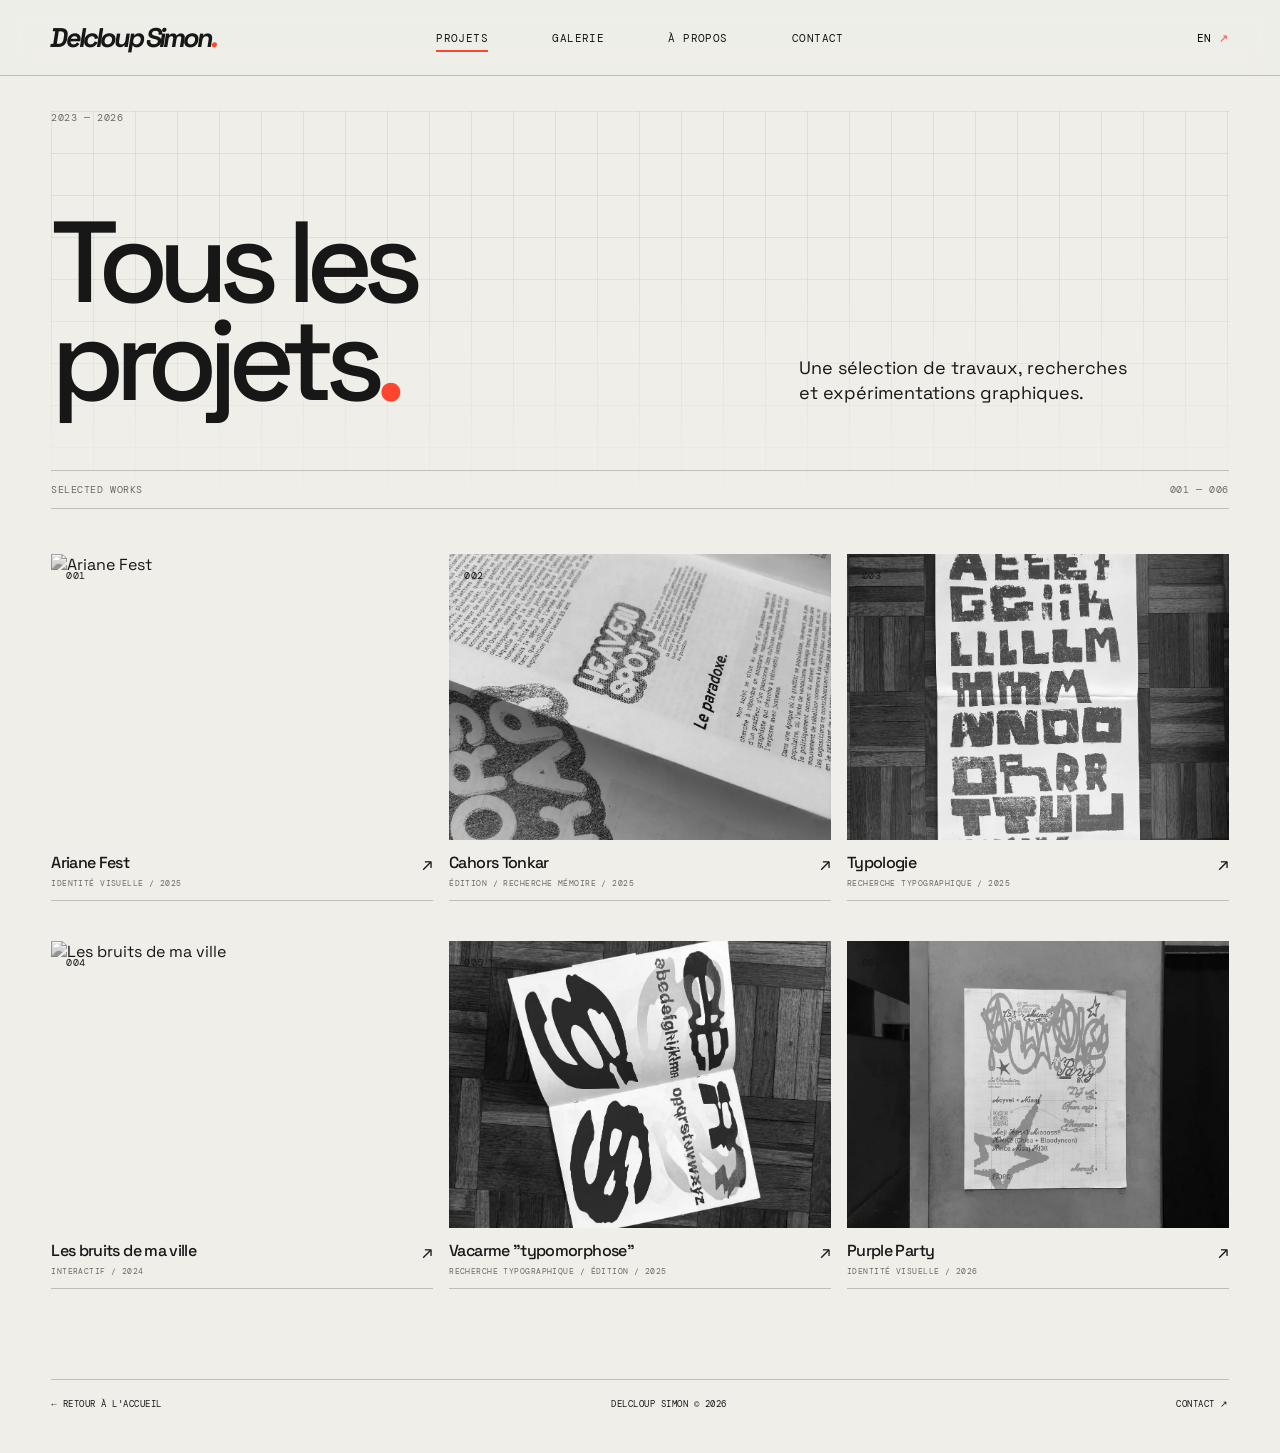
==== projects.html @ 7cac08c9 "Add files via upload" ====
<!DOCTYPE html>
<html lang="fr">

<head>

  <meta charset="UTF-8">
  <meta name="viewport" content="width=device-width, initial-scale=1.0">

  <meta name="description" content="PAER — Tous les projets.">

  <title>MES PROJETS</title>

  <link rel="preconnect" href="https://fonts.googleapis.com">
  <link rel="preconnect" href="https://fonts.gstatic.com" crossorigin>

  <link href="https://fonts.googleapis.com/css2?family=DM+Mono&family=Space+Grotesk:wght@400;500;700&display=swap" rel="stylesheet">

  <link rel="stylesheet" href="style.css">

</head>

<body>

  <div class="site-shell">

    <!-- HEADER -->

    <header class="site-header">

      <a class="brand" href="index.html">
        Delcloup Simon<span class="brand-dot">.</span>
      </a>

      <nav class="main-nav">

        <a href="projects.html"
           class="active"
           data-fr="PROJETS"
           data-en="PROJECTS">
          PROJETS
        </a>
        <a href="galerie.html" data-fr="GALERIE" data-en="GALLERY">GALERIE</a>

        <a href="index.html#about"
           data-fr="À PROPOS"
           data-en="ABOUT">
          À PROPOS
        </a>

        <a href="index.html#contact"
           data-fr="CONTACT"
           data-en="CONTACT">
          CONTACT
        </a>

      </nav>

      <button class="lang-switch" id="langSwitch" type="button">
        EN <span>↗</span>
      </button>

    </header>

    <!-- PROJECT ARCHIVE -->

    <main class="archive-page">

      <section class="archive-intro">
        <div class="hero-grid" aria-hidden="true"></div>

        <div class="archive-meta mono">

          <span>2023 — 2026</span>

        </div>

        <div class="archive-title">

          <div>

            <h1 data-fr="Tous les projets<span class='brand-dot'>.</span>"
    data-en="All projects<span class='brand-dot'>.</span>">
  Tous les projets<span class="brand-dot">.</span>
</h1>

          </div>

          <p class="archive-description"
             data-fr="Une sélection de travaux, recherches et expérimentations graphiques."
             data-en="A selection of graphic design projects, visual research and experiments.">

            Une sélection de travaux, recherches et expérimentations graphiques.

          </p>

        </div>

        <div class="archive-count mono">

          <span>SELECTED WORKS</span>

          <span>001 — 006</span>

        </div>

      </section>

<!-- PROJECT GRID -->

<section class="archive-grid">

  <!-- PROJECT 01 : ARIANE FEST -->

  <a class="archive-card" href="projects/Ariane-fest.html">

    <div class="archive-image">

      <img
        src="assets/images/bannièrefacebook2-1920x1080px3.webp"
        alt="Ariane Fest"
        class="archive-photo"
      >

      <span class="archive-number mono">001</span>

    </div>

    <div class="archive-info">
      <h2>Ariane Fest</h2>
      <span class="mono">IDENTITÉ VISUELLE / 2025</span>
      <span class="archive-arrow">↗</span>
    </div>

  </a>

  <!-- PROJECT 02 : EFFET TUNNEL -->

  <a class="archive-card" href="projects/Cahors-tonkar.html">

    <div class="archive-image">

      <img
        src="assets/images/IMG_1996.webp"
        alt="Cahors Tonkar"
        class="archive-photo"
        loading="lazy" decoding="async"
      >

      <span class="archive-number mono">002</span>

    </div>

    <div class="archive-info">
      <h2>Cahors Tonkar</h2>
      <span class="mono">ÉDITION / RECHERCHE MÉMOIRE / 2025</span>
      <span class="archive-arrow">↗</span>
    </div>

  </a>

  <!-- PROJECT 03 : NO MAN'S LANDS -->

  <a class="archive-card" href="projects/Typologie.html">

    <div class="archive-image">

      <img
        src="assets/images/IMG_1981.webp"
        alt="Typologie"
        class="archive-photo"
        loading="lazy" decoding="async"
      >

      <span class="archive-number mono">003</span>

    </div>

    <div class="archive-info">
      <h2>Typologie</h2>
      <span class="mono">RECHERCHE TYPOGRAPHIQUE / 2025</span>
      <span class="archive-arrow">↗</span>
    </div>

  </a>

  <!-- PROJECT 04 : LES BRUITS DE MA VILLE -->

  <a class="archive-card" href="projects/les-bruits-de-ma-ville.html">

    <div class="archive-image">

      <img
        src="assets/images/Capture d’écran 2026-02-21 à 22.19.40.webp"
        alt="Les bruits de ma ville"
        class="archive-photo"
        loading="lazy" decoding="async"
      >

      <span class="archive-number mono">004</span>

    </div>

    <div class="archive-info">
      <h2>Les bruits de ma ville</h2>
      <span class="mono">INTERACTIF / 2024</span>
      <span class="archive-arrow">↗</span>
    </div>

  </a>

  <!-- PROJECT 05 : GRAFFITI PHOTO RESOURCES -->

  <a class="archive-card" href="projects/Vacarme.html">

    <div class="archive-image">

      <img
        src="assets/images/IMG_2002.webp"
        alt="Vacarme 'typomorphose'"
        class="archive-photo"
        loading="lazy" decoding="async"
      >

      <span class="archive-number mono">005</span>

    </div>

    <div class="archive-info">
      <h2>Vacarme "typomorphose"</h2>
      <span class="mono">RECHERCHE TYPOGRAPHIQUE / ÉDITION / 2025</span>
      <span class="archive-arrow">↗</span>
    </div>

  </a>

  <!-- PROJECT 06 : CANVAS EXPERIMENTS -->

  <a class="archive-card" href="projects/purple-party.html">

    <div class="archive-image">

      <img
        src="assets/images/mockup purple affiche.webp"
        alt="Purple Party"
        class="archive-photo"
        loading="lazy" decoding="async"
      >

      <span class="archive-number mono">006</span>

    </div>

    <div class="archive-info">
      <h2>Purple Party</h2>
      <span class="mono">IDENTITÉ VISUELLE / 2026</span>
      <span class="archive-arrow">↗</span>
    </div>

  </a>

</section>

      <!-- FOOTER -->

      <footer class="archive-footer mono">

        <a href="index.html">
          ← <span data-fr="RETOUR À L'ACCUEIL"
                   data-en="BACK TO HOME">
            RETOUR À L'ACCUEIL
          </span>
        </a>

        <span>DELCLOUP SIMON © 2026</span>

        <a href="index.html#contact">
          CONTACT ↗
        </a>

      </footer>

    </main>

  </div>

  <script src="main.js" defer></script>

</body>

</html>
---- style.css ----
/* ========================================
   Delcloup Simon — Portfolio
   Sommaire : 1 Base · 2 Header · 3 Accueil (hero)
   4 Projets · 5 À propos · 6 Contact
   7 Archive · 8 Page projet · 9 Responsive
======================================== */


/* 1. BASE */

:root {
  --ink: #171717;
  --paper: #efeee8;
  --red: #ff452e;
  --line: rgba(23, 23, 23, 0.22);
  --muted: #6d6b64;

  --mono: "DM Mono", monospace;
  --sans: "Space Grotesk", sans-serif;
}

* { box-sizing: border-box; }

html { scroll-behavior: smooth; }

body {
  margin: 0;
  padding-top: 76px;
  background: var(--paper);
  color: var(--ink);
  font-family: var(--sans);
}

a { color: inherit; text-decoration: none; }
button { font: inherit; }

.site-shell { overflow: hidden; }

.mono,
.eyebrow {
  font-family: var(--mono);
  font-size: 10px;
  letter-spacing: 0.055em;
}

.eyebrow { margin: 0 0 12px; color: var(--muted); }


/* 2. HEADER */

.site-header {
  position: fixed;
  top: 0;
  left: 0;
  z-index: 1000;
  width: 100%;
  height: 76px;
  padding: 0 4vw;

  display: grid;
  grid-template-columns: 1fr 2fr 1fr;
  align-items: center;

  background: rgba(239, 238, 232, 0.94);
  backdrop-filter: blur(12px);
  border-bottom: 1px solid var(--line);

  transform: translateY(0);
  transition: transform 0.35s ease;
}

.site-header.header-hidden { transform: translateY(-110%); }

.brand {
  width: fit-content;
  font-size: 27px;
  font-weight: 700;
  letter-spacing: -0.11em;
  transform: skew(-9deg);
}

.brand-dot { color: var(--red); }

.main-nav {
  display: flex;
  justify-content: center;
  gap: clamp(24px, 5vw, 76px);
}

.main-nav a,
.lang-switch {
  font: 11px var(--mono);
  letter-spacing: 0.04em;
}

.main-nav a { position: relative; }

.main-nav a::after {
  content: "";
  position: absolute;
  left: 0;
  bottom: -7px;
  width: 0;
  height: 2px;
  background: var(--red);
  transition: width 0.2s ease;
}

.main-nav a:hover::after,
.main-nav a.active::after { width: 100%; }

.lang-switch {
  justify-self: end;
  padding: 10px 0 10px 10px;
  border: 0;
  background: none;
  cursor: pointer;
}

.lang-switch span { color: var(--red); }


/* 3. ACCUEIL — HERO */

.hero {
  position: relative;
  width: 100%;
  min-height: min(790px, calc(100svh - 76px));
  padding: 26px 4vw 30px;

  display: flex;
  flex-direction: column;
  justify-content: space-between;

  border-bottom: 1px solid var(--line);
}

.hero-meta {
  display: flex;
  justify-content: space-between;
}

.home-hero {
  position: relative;
  isolation: isolate;
  overflow: hidden;

  display: flex;
  align-items: center;
  justify-content: center;

  height: calc(85svh - 76px);
  min-height: 570px;
  max-height: 850px;
}

.hero-grid {
  position: absolute;
  inset: 0;
  z-index: -1;

  background-image:
    linear-gradient(rgba(23, 23, 23, 0.07) 1px, transparent 1px),
    linear-gradient(90deg, rgba(23, 23, 23, 0.07) 1px, transparent 1px);
  background-size: 42px 42px;

  mask-image: linear-gradient(
    to bottom,
    black 0%,
    black 35%,
    rgba(0, 0, 0, 0.65) 60%,
    transparent 100%
  );
}

.hero-signature {
  position: absolute;
  top: 40%;
  left: 50%;
  width: min(78%, 850px);
  transform: translate(-50%, -50%);

  display: flex;
  justify-content: center;
}

.hero-lettering {
  display: block;
  width: 100%;
  height: auto;
  object-fit: contain;
}

.hero-bottom {
  position: absolute;
  left: 3vw;
  right: 3vw;
  bottom: 25px;

  display: flex;
  align-items: end;
  justify-content: space-between;
  gap: 30px;

  font-size: 9px;
  color: #77756d;
}

.scroll-cue {
  position: absolute;
  bottom: 17px;
  left: 50%;
  z-index: 5;
  transform: translateX(-50%);

  display: flex;
  align-items: center;
  gap: 20px;

  font-size: 9px;
  color: var(--ink);
  white-space: nowrap;
}

.scroll-cue b {
  display: grid;
  place-items: center;
  width: 32px;
  height: 32px;

  border: 1px solid var(--ink);
  border-radius: 50%;

  font: 17px var(--sans);
  transition: background 0.2s, color 0.2s;
}

.scroll-cue:hover b {
  transform: translateY(4px);
  background: var(--red);
  color: var(--paper);
  border-color: var(--red);
}

.hero-cross { position: absolute; color: var(--red); font-size: 20px; }
.cross-one { top: 25%; right: 16%; }
.cross-two { bottom: 25%; left: 13%; }


/* 4. PROJETS (ACCUEIL) */

.projects-section { padding: 95px 4vw 75px; }

.section-heading {
  display: flex;
  align-items: end;
  justify-content: space-between;
  margin-bottom: 35px;
}

.section-heading h2 {
  margin: 0;
  font-size: clamp(34px, 5vw, 64px);
  font-weight: 500;
  line-height: 0.95;
  letter-spacing: -0.075em;
}

.section-note { margin: 0 0 6px; color: var(--muted); }

.project-grid {
  display: grid;
  grid-template-columns: repeat(2, minmax(0, 1fr));
  gap: 54px 18px;
}

.project-card { display: block; min-width: 0; }
.project-wide { grid-column: span 2; }

.project-image {
  position: relative;
  isolation: isolate;
  overflow: hidden;

  display: flex;
  align-items: center;
  justify-content: center;

  aspect-ratio: 16 / 9;
  background: var(--paper);
  color: #f4f0e6;
  transition: filter 0.35s;
}

.project-card:hover .project-image { filter: saturate(1.25); }

/* Chaque carte superpose deux images :
   l'original (dessous) et sa version trichromie noir / orange / blanc (dessus).
   Au survol, la trichromie s'efface en fondu et révèle l'original. */
.project-photo {
  position: absolute;
  inset: 0;
  z-index: 1;

  display: block;
  width: 100%;
  height: 100%;
  object-fit: cover;

  transform: scale(1);
  transition: transform 0.7s ease;
}

.project-photo-tri {
  z-index: 2;
  transition: opacity 0.5s ease, transform 0.7s ease;
}

.project-card:hover .project-photo { transform: scale(1.04); }
.project-card:hover .project-photo-tri { opacity: 0; }

.project-info {
  display: grid;
  grid-template-columns: 1fr auto;
  align-items: baseline;
  gap: 6px 15px;
  padding: 13px 0 12px;
  border-bottom: 1px solid var(--line);
}

.project-info h3 {
  margin: 0;
  font-size: 19px;
  font-weight: 500;
  letter-spacing: -0.04em;
}

.project-info .mono { color: var(--muted); font-size: 9px; }

.project-arrow {
  grid-column: 2;
  grid-row: 1 / span 2;
  font-size: 22px;
  transition: transform 0.2s, color 0.2s;
}

.project-card:hover .project-arrow {
  transform: translate(4px, -4px);
  color: var(--red);
}

.all-projects {
  display: flex;
  justify-content: space-between;
  margin-top: 65px;
  padding: 18px 0;
  border-bottom: 1px solid var(--ink);
}

.all-projects span:last-child { color: var(--red); font-size: 17px; }


/* 5. À PROPOS */

.about-strip {
  padding: 65px 4vw 85px;
  background: var(--ink);
  color: var(--paper);
}

.about-strip .eyebrow { color: #aaa79e; }

.about-content {
  display: grid;
  grid-template-columns: 1.2fr 0.8fr;
  align-items: end;
  gap: 8vw;
}

.about-content h2 {
  margin: 35px 0 0;
  font-size: clamp(54px, 9vw, 130px);
  font-weight: 500;
  line-height: 0.82;
  letter-spacing: -0.09em;
}

.about-text { max-width: 440px; padding-bottom: 6px; }

.about-text p {
  font-size: clamp(16px, 1.5vw, 20px);
  line-height: 1.45;
  color: #d0cec6;
}

.text-link {
  display: inline-block;
  margin-top: 18px;
  padding: 12px 0 8px;
  border-bottom: 1px solid var(--red);
  font-size: 10px;
}


/* 6. CONTACT */

.contact-section {
  display: flex;
  flex-direction: column;
  min-height: 500px;
  padding: 30px 4vw 22px;
}

.contact-top,
.contact-bottom {
  display: flex;
  justify-content: space-between;
  gap: 20px;
}

.contact-top { color: var(--muted); }

.contact-section h2 {
  margin: auto 0 35px;
  font-size: clamp(76px, 15vw, 210px);
  font-weight: 500;
  line-height: 0.76;
  letter-spacing: -0.1em;
}

.contact-email {
  width: fit-content;
  margin-bottom: 75px;
  padding-bottom: 8px;
  border-bottom: 2px solid var(--red);
  font-size: clamp(16px, 2.5vw, 30px);
  letter-spacing: -0.05em;
}

.contact-bottom {
  margin-top: auto;
  padding-top: 15px;
  border-top: 1px solid var(--line);
  font-size: 9px;
}

.contact-bottom a:hover { color: var(--red); }


/* 7. ARCHIVE DES PROJETS */

.archive-page { min-height: calc(100vh - 76px); padding: 35px 4vw 25px; }

.archive-intro {
  position: relative;
  isolation: isolate;
  overflow: hidden;
  margin-bottom: 45px;
}

.archive-meta { display: flex; justify-content: space-between; color: var(--muted); }

.archive-title {
  display: grid;
  grid-template-columns: 1.2fr 0.8fr;
  align-items: end;
  gap: 8vw;
  margin: 90px 0 60px;
}

.archive-title h1 {
  margin: 0;
  font-size: clamp(55px, 9vw, 125px);
  font-weight: 500;
  line-height: 0.85;
  letter-spacing: -0.09em;
}

.archive-description {
  max-width: 350px;
  margin: 0 0 5px;
  font-size: 18px;
  line-height: 1.35;
}

.archive-count {
  display: flex;
  justify-content: space-between;
  padding: 12px 0;
  border-top: 1px solid var(--line);
  border-bottom: 1px solid var(--line);
  color: var(--muted);
}

.archive-grid {
  display: grid;
  grid-template-columns: repeat(3, minmax(0, 1fr));
  gap: 40px 16px;
  padding-bottom: 90px;
}

.archive-card { display: block; min-width: 0; }

.archive-image {
  position: relative;
  width: 100%;
  overflow: hidden;
  background: var(--paper);
}

.archive-photo {
  display: block;
  width: 100%;
  height: 100%;
  aspect-ratio: 4 / 3;
  object-fit: cover;

  filter: grayscale(100%);
  transform: scale(1);
  transition: filter 0.5s ease, transform 0.7s cubic-bezier(0.2, 0.7, 0.2, 1);
}

.archive-card:hover .archive-photo { filter: grayscale(0%); transform: scale(1.06); }

.archive-number {
  position: absolute;
  top: 15px;
  left: 15px;
  z-index: 2;
  transition: opacity 0.35s ease;
}

.archive-card:hover .archive-number { opacity: 0; }

.archive-info {
  display: grid;
  grid-template-columns: 1fr auto;
  gap: 5px 10px;
  padding: 12px 0;
  border-bottom: 1px solid var(--line);
}

.archive-info h2 {
  margin: 0;
  font-size: 16px;
  font-weight: 500;
  letter-spacing: -0.04em;
}

.archive-info .mono { font-size: 8px; color: var(--muted); }

.archive-arrow {
  grid-column: 2;
  grid-row: 1 / span 2;
  font-size: 18px;
  transition: transform 0.2s, color 0.2s;
}

.archive-card:hover .archive-arrow { transform: translate(4px, -4px); color: var(--red); }

.archive-footer {
  display: flex;
  justify-content: space-between;
  gap: 20px;
  padding: 18px 0;
  border-top: 1px solid var(--line);
  font-size: 9px;
}

.archive-footer a:hover { color: var(--red); }

@media (prefers-reduced-motion: reduce) {
  .archive-photo,
  .archive-number { transition: none; }
}


/* GALERIE (toiles) : colonnes qui s'adaptent à toutes les proportions d'images */

.gallery-grid {
  columns: 3;
  column-gap: 16px;
  padding-bottom: 90px;
}

.gallery-item {
  break-inside: avoid;
  margin: 0 0 40px;
}

.gallery-item img { display: block; width: 100%; height: auto; }

.gallery-item figcaption {
  display: flex;
  justify-content: space-between;
  gap: 10px;
  padding: 10px 0 12px;
  border-bottom: 1px solid var(--line);
  font-size: 8px;
  color: var(--muted);
}

.gallery-empty { column-span: all; margin: 0; padding: 60px 0; color: var(--muted); }


/* 8. PAGE PROJET (texte à gauche, galerie à droite) */

.project-page { height: 100vh; overflow: hidden; }

.project-layout {
  display: grid;
  grid-template-columns: 40% 60%;
  height: calc(100svh - 76px);
  overflow: hidden;
}

.project-content,
.project-gallery {
  height: 100%;
  overscroll-behavior: contain;
  scrollbar-width: thin;
  scrollbar-color: var(--red) transparent;
}

.project-content { overflow-y: auto; border-right: 1px solid var(--line); }

.project-content-inner {
  display: flex;
  flex-direction: column;
  min-height: 100%;
  padding: 25px 3vw 45px;
}

.project-topline {
  display: flex;
  justify-content: space-between;
  align-items: center;
  gap: 15px;
  padding-bottom: 18px;
  border-bottom: 1px solid var(--line);
  font-size: 9px;
  color: var(--muted);
}

.project-topline a:hover { color: var(--red); }

.project-heading { padding: 75px 0 35px; }
.project-heading .eyebrow { margin-bottom: 25px; }

.project-heading h1 {
  margin: 0;
  font-size: clamp(55px, 6vw, 95px);
  font-weight: 500;
  line-height: 0.82;
  letter-spacing: -0.09em;
}

.project-heading h1 span { color: var(--red); }

.project-subtitle { margin-top: 25px; font-size: 9px; color: var(--muted); }

.project-description { margin-top: 20px; margin-bottom: auto; }

.project-description p {
  max-width: 540px;
  margin: 0;
  font-size: clamp(16px, 1.4vw, 21px);
  line-height: 1.45;
  letter-spacing: -0.025em;
}

.project-gallery {
  overflow-y: auto;
  display: flex;
  flex-direction: column;
  gap: 30px;
  padding: 25px 3vw 35px;
}

.project-visual { width: 100%; margin: 0 0 35px; }

.gallery-image { display: block; width: 100%; height: auto; object-fit: contain; }

.project-visual figcaption { margin-top: 10px; font-size: 10px; opacity: 0.6; }

.gallery-end {
  padding-top: 15px;
  border-top: 1px solid var(--line);
  font-size: 9px;
  color: #77756d;
}

.project-content::-webkit-scrollbar,
.project-gallery::-webkit-scrollbar { width: 4px; }

.project-content::-webkit-scrollbar-thumb,
.project-gallery::-webkit-scrollbar-thumb { background: var(--red); }

.project-content::-webkit-scrollbar-track,
.project-gallery::-webkit-scrollbar-track { background: transparent; }


/* 9. RESPONSIVE (du plus grand au plus petit) */

@media (max-width: 900px) {
  .archive-grid { grid-template-columns: repeat(2, minmax(0, 1fr)); }
  .archive-title { grid-template-columns: 1fr 0.8fr; gap: 30px; }
  .gallery-grid { columns: 2; }
}

@media (max-width: 800px) {
  .home-hero { height: 65svh; min-height: 480px; }
  .hero-signature { width: 90%; margin-top: -15px; }
  .hero-bottom { left: 5vw; right: 5vw; bottom: 18px; font-size: 8px; }

  .project-page { height: auto; overflow: auto; }

  .project-layout { display: flex; flex-direction: column; height: auto; overflow: visible; }
  .project-content { height: auto; overflow: visible; border-right: 0; }
  .project-content-inner { min-height: auto; padding: 20px 5vw 45px; }
  .project-heading { padding: 55px 0 30px; }
  .project-heading h1 { font-size: clamp(65px, 14vw, 105px); }
  .project-description { margin-top: 15px; }

  .project-gallery {
    height: auto;
    overflow: visible;
    gap: 20px;
    padding: 0 5vw 35px;
    border-top: 1px solid var(--line);
  }
}

@media (max-width: 700px) {
  body { padding-top: 64px; }

  .site-header { height: 64px; grid-template-columns: auto 1fr auto; padding: 0 5vw; }
  .brand { font-size: 24px; }
  .main-nav { gap: 14px; justify-content: end; padding-right: 16px; }
  .main-nav a,
  .lang-switch { font-size: 9px; }

  .hero { min-height: calc(90svh - 64px); padding: 20px 5vw 24px; }
  .hero-meta { font-size: 8px; }
  .hero-bottom { align-items: start; flex-direction: column; gap: 25px; }

  .projects-section { padding: 65px 5vw 55px; }
  .section-heading { display: block; }
  .section-note { margin-top: 18px; font-size: 8px; }
  .project-grid { grid-template-columns: 1fr; gap: 35px; }
  .project-wide { grid-column: auto; }
  .project-info h3 { font-size: 17px; }
  .project-info .mono { font-size: 8px; }

  .about-strip { padding: 50px 5vw 60px; }
  .about-content { grid-template-columns: 1fr; gap: 35px; }
  .about-content h2 { margin-top: 25px; }
  .about-text { max-width: 100%; }

  .contact-section { min-height: 420px; padding: 24px 5vw 18px; }
  .contact-top,
  .contact-bottom { font-size: 8px; }
  .contact-top span:last-child { text-align: right; }
  .contact-section h2 { margin: auto 0 30px; }
  .contact-email { margin-bottom: 55px; }
}

@media (max-width: 600px) {
  .archive-page { padding: 25px 5vw 20px; }
  .archive-title { display: block; margin: 70px 0 45px; }
  .archive-title h1 { font-size: clamp(55px, 14vw, 85px); }
  .archive-description { margin-top: 30px; font-size: 16px; }
  .archive-grid { gap: 30px 10px; }
  .archive-info h2 { font-size: 13px; }
  .archive-info .mono { font-size: 7px; }
  .archive-footer { font-size: 8px; }
}

@media (max-width: 390px) {
  .main-nav { gap: 9px; padding-right: 8px; }
  .main-nav a { font-size: 8px; }
  .hero-meta span:first-child { max-width: 210px; }
  .contact-top span:last-child { max-width: 130px; }
}

@media (max-width: 380px) {
  .archive-grid { grid-template-columns: 1fr; }
  .gallery-grid { columns: 1; }
}
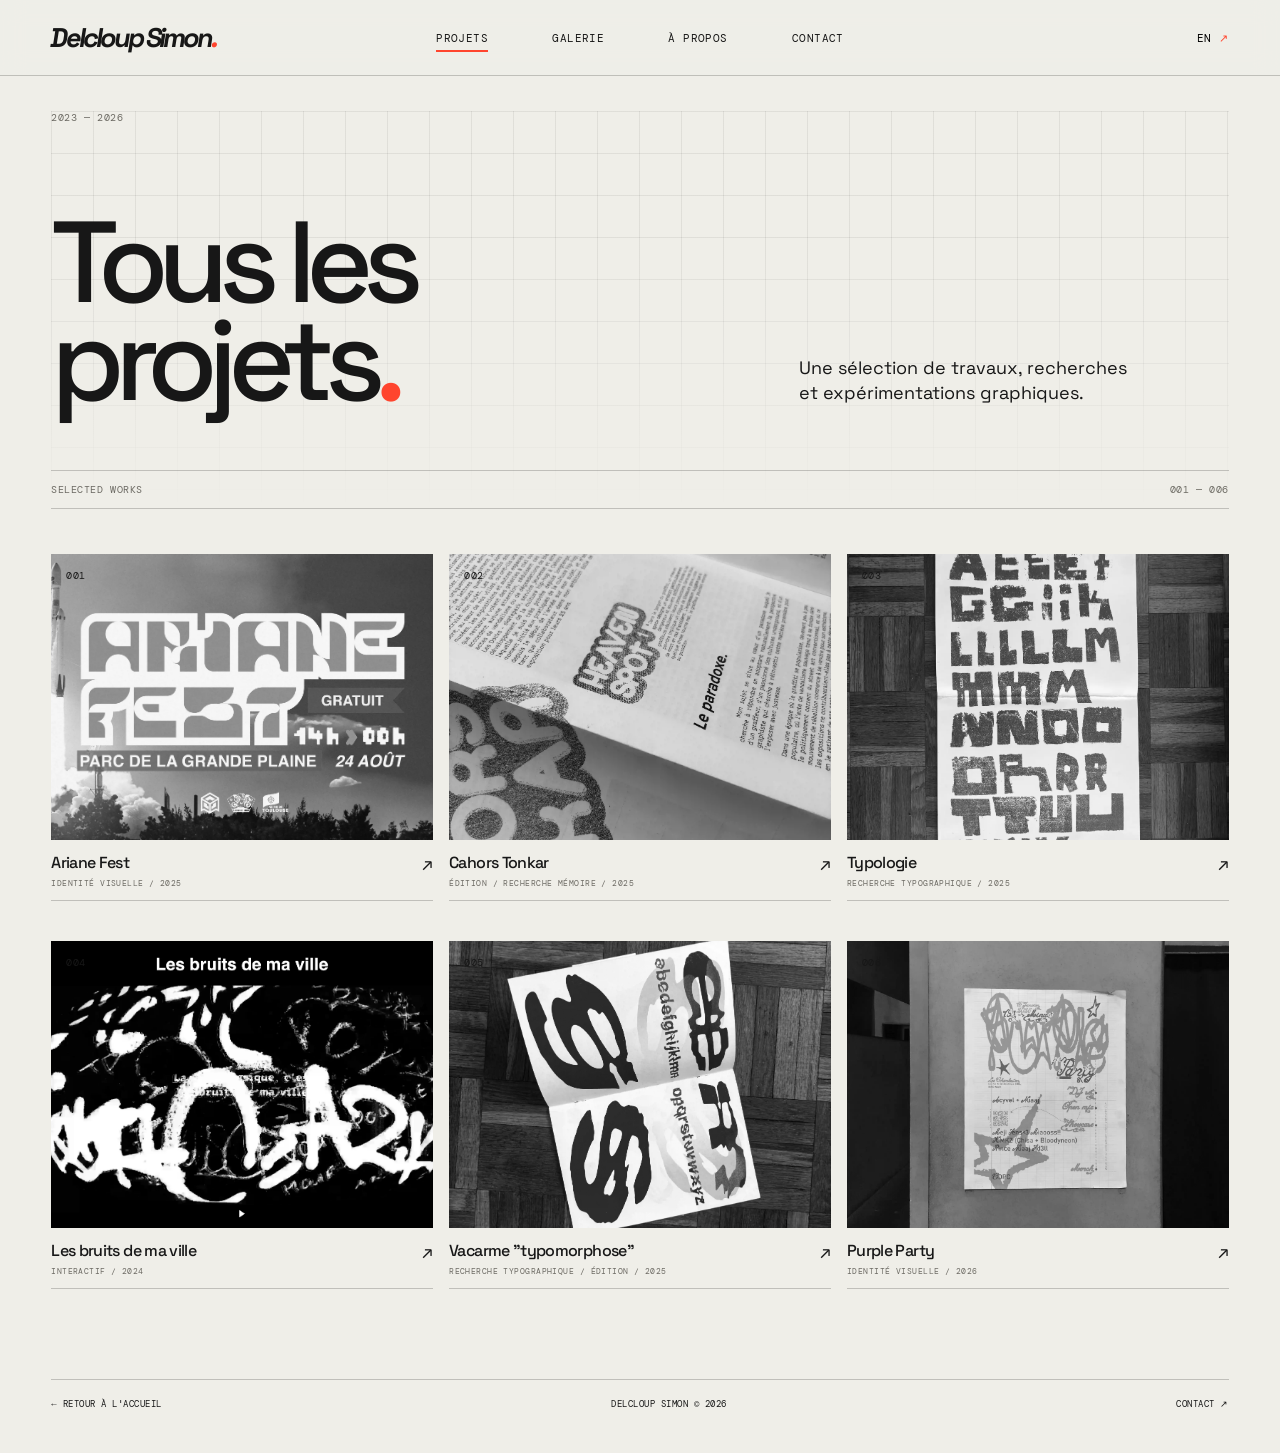
==== commit 2e9d03c9: "Update image sources in projects.html" ====
--- a/projects.html
+++ b/projects.html
@@ -116,7 +116,7 @@
     <div class="archive-image">
 
       <img
-        src="assets/images/bannièrefacebook2-1920x1080px3.webp"
+        src="assets/images/arianefestbanniere.webp"
         alt="Ariane Fest"
         class="archive-photo"
       >
@@ -190,7 +190,7 @@
     <div class="archive-image">
 
       <img
-        src="assets/images/Capture d’écran 2026-02-21 à 22.19.40.webp"
+        src="assets/images/bruitdemaville1.webp"
         alt="Les bruits de ma ville"
         class="archive-photo"
         loading="lazy" decoding="async"
